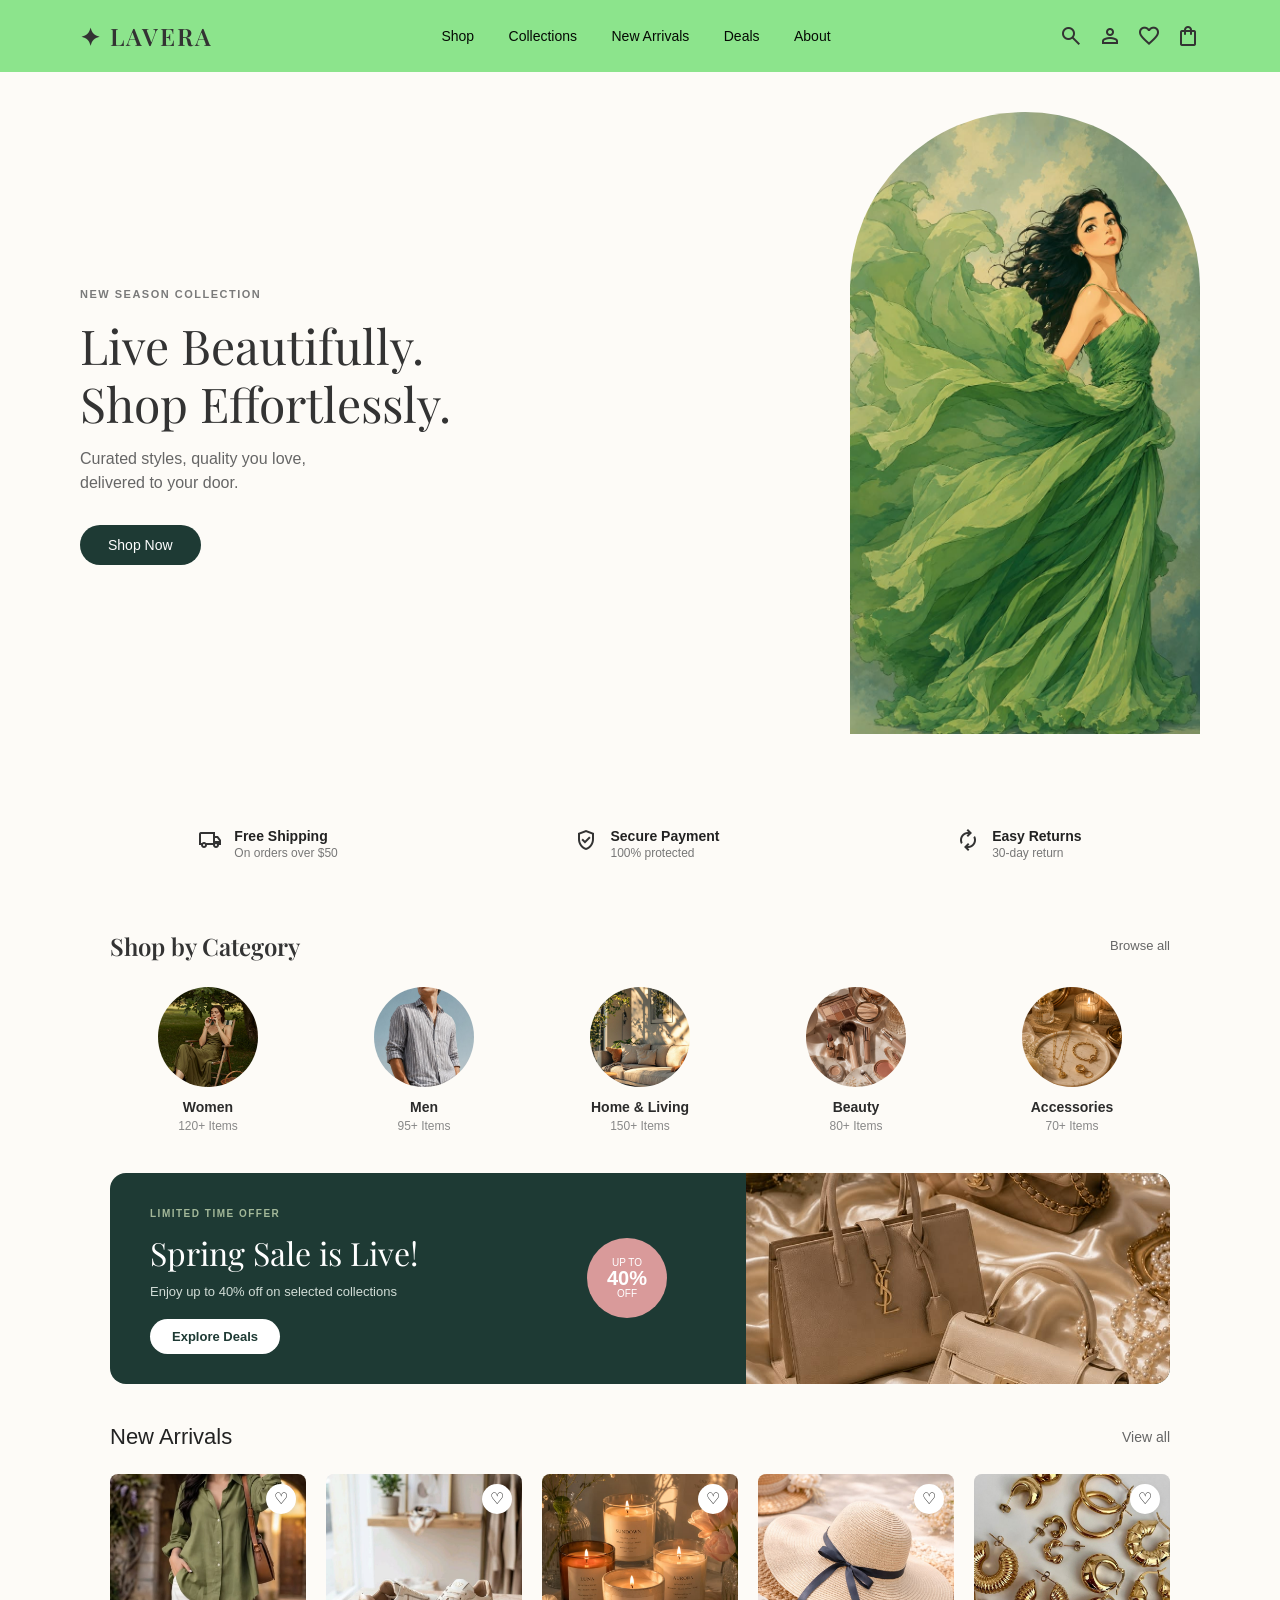
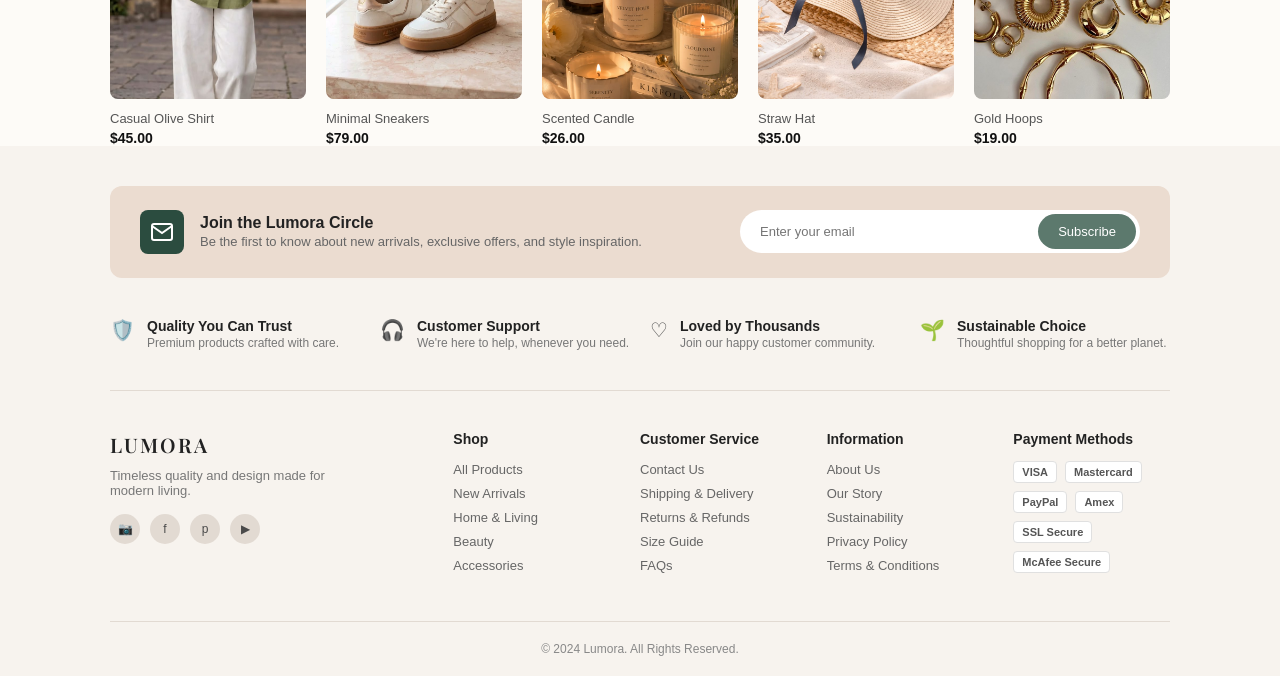
==== homepage.html @ c217e82c "homepage changes" ====
<!DOCTYPE html>
<html lang="en">
<head>
    <meta charset="UTF-8">
    <meta name="viewport" content="width=device-width, initial-scale=1.0">
    <title>LUMORA | Live Beautifully. Shop Effortlessly.</title>
    
    <!-- Google Fonts & Material Symbols -->
    <link rel="preconnect" href="https://fonts.googleapis.com">
    <link rel="preconnect" href="https://fonts.gstatic.com" crossorigin>
    <link href="https://fonts.googleapis.com/css2?family=Playfair+Display:ital,wght@0,400;0,600;1,400&family=Plus+Jakarta+Sans:wght@300;400;500;600&display=swap" rel="stylesheet">
    <link rel="stylesheet" href="https://fonts.googleapis.com/css2?family=Material+Symbols+Outlined:opsz,wght,FILL,GRAD@24,400,0,0" />
    
    <link rel="stylesheet" href="homepage.css">
</head>
<body>

    <!-- Header Navigation -->
    <header class="header">
        <div class="logo">
            <span class="sparkle">✦</span> LAVERA
        </div>
        <nav class="nav-links">
            <a href="#shop">Shop</a>
            <a href="#collections">Collections</a>
            <a href="#new arrivals">New Arrivals</a>
            <a href="#deals">Deals</a>
            <a href="#about">About</a>
        </nav>
        <div class="header-icons">
                    <span class="material-symbols-outlined">search</span>
                    <span class="material-symbols-outlined">person</span>
                    <span class="material-symbols-outlined">favorite</span>
                    <span class="material-symbols-outlined">shopping_bag</span>
            </div>
        </div>
    </header>

    <!-- Hero Section -->
    <section class="hero">
        <div class="hero-content">
            <span class="sub-title">NEW SEASON COLLECTION</span>
            <h1>Live Beautifully.<br>Shop Effortlessly.</h1>
            <p>Curated styles, quality you love,<br>delivered to your door.</p>
            <a href="#" class="btn-primary">Shop Now </a>
        </div>
        
        <div class="hero-image-container">
            <!-- Replace with your image link -->
            <img src="./assests/green dress.jpg" alt="Woman in green dress" class="hero-img">
            
            
        </div>
    </section>

    <!-- Features Bar -->
    <section class="features-bar">
        <div class="feature-item">
            <span class="material-symbols-outlined">local_shipping</span>
            <div>
                <h4>Free Shipping</h4>
                <p>On orders over $50</p>
            </div>
        </div>
        <div class="feature-item">
            <span class="material-symbols-outlined">verified_user</span>
            <div>
                <h4>Secure Payment</h4>
                <p>100% protected</p>
            </div>
        </div>
        <div class="feature-item">
            <span class="material-symbols-outlined">autorenew</span>
            <div>
                <h4>Easy Returns</h4>
                <p>30-day return</p>
            </div>
        </div>
    </section>

    <!-- Category & Sale Section -->
<section class="category-sale-section">
    <!-- Shop by Category -->
    <div class="category-header">
        <h2>Shop by Category</h2>
        <a href="#" class="browse-all">Browse all </a>
    </div>

    <div class="category-grid">
        <div class="category-card">
            <div class="category-img-box">
                <img src="./assests/women.jpg" alt="Women">
                <a href="products.html"></a>

            </div>
            <h3>Women</h3>
            <p>120+ Items</p>
        </div>

        <div class="category-card">
            <div class="category-img-box">
                <img src="./assests/men.jpg" alt="Men">
            </div>
            <h3>Men</h3>
            <p>95+ Items</p>
        </div>

        <div class="category-card">
            <div class="category-img-box">
                <img src="./assests/home.jpg" alt="Home & Living">
            </div>
            <h3>Home & Living</h3>
            <p>150+ Items</p>
        </div>

        <div class="category-card">
            <div class="category-img-box">
                <img src="./assests/beauty.jpg" alt="Beauty">
            </div>
            <h3>Beauty</h3>
            <p>80+ Items</p>
        </div>

        <div class="category-card">
            <div class="category-img-box">
                <img src="./assests/jewellery.jpg" alt="Accessories">
            </div>
            <h3>Accessories</h3>
            <p>70+ Items</p>
        </div>
    </div>

    <!-- Promotional Sale Banner -->
    <div class="promo-banner">
        <div class="promo-text">
            <span class="promo-tag">LIMITED TIME OFFER</span>
            <h2>Spring Sale is Live!</h2>
            <p>Enjoy up to 40% off on selected collections</p>
            <a href="#" class="btn-banner">Explore Deals </a>
        </div>
        
        <div class="promo-badge">
            <span>UP TO</span>
            <strong>40%</strong>
            <span>OFF</span>
        </div>

        <div class="promo-image">
            <img src="./assests/bag.jpg" alt="Spring Sale Products">
        </div>
    </div>
</section>

<section class="new-arrivals">
  <div class="container">
    <div class="section-header">
      <h2>New Arrivals</h2>
      <a href="#" class="view-all">View all </a>
    </div>

    <div class="products-grid">
      <!-- Product 1 -->
      <div class="product-card">
        <div class="image-wrapper">
          <button class="wishlist-btn" aria-label="Add to Wishlist">&#9825;</button>
          <img src="./assests/olive shirt.jpg" alt="Casual Olive Shirt">
        </div>
        <h3 class="product-title">Casual Olive Shirt</h3>
        <p class="product-price">$45.00</p>
      </div>

      <!-- Product 2 -->
      <div class="product-card">
        <div class="image-wrapper">
          <button class="wishlist-btn" aria-label="Add to Wishlist">&#9825;</button>
          <img src="./assests/sneakers.jpg" alt="Minimal Sneakers">
        </div>
        <h3 class="product-title">Minimal Sneakers</h3>
        <p class="product-price">$79.00</p>
      </div>

      <!-- Product 3 -->
      <div class="product-card">
        <div class="image-wrapper">
          <button class="wishlist-btn" aria-label="Add to Wishlist">&#9825;</button>
          <img src="./assests/candles.jpg" alt="Scented Candle">
        </div>
        <h3 class="product-title">Scented Candle</h3>
        <p class="product-price">$26.00</p>
      </div>

      <!-- Product 4 -->
      <div class="product-card">
        <div class="image-wrapper">
          <button class="wishlist-btn" aria-label="Add to Wishlist">&#9825;</button>
          <img src="./assests/hat.jpg" alt="Straw Hat">
        </div>
        <h3 class="product-title">Straw Hat</h3>
        <p class="product-price">$35.00</p>
      </div>

      <!-- Product 5 -->
      <div class="product-card">
        <div class="image-wrapper">
          <button class="wishlist-btn" aria-label="Add to Wishlist">&#9825;</button>
          <img src="./assests/hoops.jpg" alt="Gold Hoops">
        </div>
        <h3 class="product-title">Gold Hoops</h3>
        <p class="product-price">$19.00</p>
      </div>
    </div>
  </div>
</section>

<footer class="footer-section">
  <div class="container">
    
    <!-- Newsletter Card -->
    <div class="newsletter-card">
      <div class="newsletter-info">
        <div class="icon-box">
          <svg width="24" height="24" viewBox="0 0 24 24" fill="none" stroke="currentColor" stroke-width="2">
            <path d="M4 4h16c1.1 0 2 .9 2 2v12c0 1.1-.9 2-2 2H4c-1.1 0-2-.9-2-2V6c0-1.1.9-2 2-2z"></path>
            <polyline points="22,6 12,13 2,6"></polyline>
          </svg>
        </div>
        <div>
          <h3>Join the Lumora Circle</h3>
          <p>Be the first to know about new arrivals, exclusive offers, and style inspiration.</p>
        </div>
      </div>
      <form class="newsletter-form">
        <input type="email" placeholder="Enter your email" required>
        <button type="submit">Subscribe</button>
      </form>
    </div>

    <!-- Value Propositions -->
    <div class="features-grid">
      <div class="feature-item">
        <span class="feature-icon">🛡️</span>
        <div>
          <h4>Quality You Can Trust</h4>
          <p>Premium products crafted with care.</p>
        </div>
      </div>
      <div class="feature-item">
        <span class="feature-icon">🎧</span>
        <div>
          <h4>Customer Support</h4>
          <p>We're here to help, whenever you need.</p>
        </div>
      </div>
      <div class="feature-item">
        <span class="feature-icon">♡</span>
        <div>
          <h4>Loved by Thousands</h4>
          <p>Join our happy customer community.</p>
        </div>
      </div>
      <div class="feature-item">
        <span class="feature-icon">🌱</span>
        <div>
          <h4>Sustainable Choice</h4>
          <p>Thoughtful shopping for a better planet.</p>
        </div>
      </div>
    </div>

    <!-- Main Footer Links -->
    <div class="footer-links-grid">
      <div class="footer-brand">
        <h2 class="logo">LUMORA</h2>
        <p>Timeless quality and design made for modern living.</p>
        <div class="social-icons">
          <a href="#"><span>📷</span></a>
          <a href="#"><span>f</span></a>
          <a href="#"><span>p</span></a>
          <a href="#"><span>▶</span></a>
        </div>
      </div>

      <div class="footer-column">
        <h4>Shop</h4>
        <ul>
          <li><a href="#">All Products</a></li>
          <li><a href="#">New Arrivals</a></li>
          <li><a href="#">Home & Living</a></li>
          <li><a href="#">Beauty</a></li>
          <li><a href="#">Accessories</a></li>
        </ul>
      </div>

      <div class="footer-column">
        <h4>Customer Service</h4>
        <ul>
          <li><a href="#">Contact Us</a></li>
          <li><a href="#">Shipping & Delivery</a></li>
          <li><a href="#">Returns & Refunds</a></li>
          <li><a href="#">Size Guide</a></li>
          <li><a href="#">FAQs</a></li>
        </ul>
      </div>

      <div class="footer-column">
        <h4>Information</h4>
        <ul>
          <li><a href="#">About Us</a></li>
          <li><a href="#">Our Story</a></li>
          <li><a href="#">Sustainability</a></li>
          <li><a href="#">Privacy Policy</a></li>
          <li><a href="#">Terms & Conditions</a></li>
        </ul>
      </div>

      <div class="footer-column">
        <h4>Payment Methods</h4>
        <div class="payment-badges">
          <span class="badge">VISA</span>
          <span class="badge">Mastercard</span>
          <span class="badge">PayPal</span>
          <span class="badge">Amex</span>
          <span class="badge">SSL Secure</span>
          <span class="badge">McAfee Secure</span>
        </div>
      </div>
    </div>

    <div class="footer-bottom">
      <p>&copy; 2024 Lumora. All Rights Reserved.</p>
    </div>

  </div>
</footer>

</body>
</html>
---- homepage.css ----
* {
    margin: 0;
    padding: 0;
    box-sizing: border-box;
}

body {
    font-family: 'Plus Jakarta Sans', sans-serif;
    background-color: #f7f5f0;
    color: #2b2b2b;
}

/* Header Styles */
.header {
    display: flex;
    justify-content: space-between;
    align-items: center;
    padding: 20px 80px;
    background-color:rgb(140, 228, 140);
}

.logo {
    font-family: 'Playfair Display', serif;
    font-size: 24px;
    font-weight: 600;
    letter-spacing: 2px;
}

.nav-links a {
    margin: 0 15px;
    text-decoration: none;
    color: #050a04;
    font-size: 14px;
    font-weight: 500;
}

.header-icons {
    display: flex;
    gap: 15px;
    cursor: pointer;
}


/* Hero Section */
.hero {
    display: flex;
    align-items: center;
    justify-content: space-between;
    padding: 40px 80px;
    position: relative;
}

.hero-content {
    max-width: 450px;
}

.sub-title {
    font-size: 11px;
    letter-spacing: 1.5px;
    color: #7a7a7a;
    font-weight: 600;
}

.hero-content h1 {
    font-family: 'Playfair Display', serif;
    font-size: 48px;
    line-height: 1.2;
    margin: 15px 0;
    font-weight: 400;
}

.hero-content p {
    color: #666;
    margin-bottom: 30px;
    line-height: 1.5;
}

.btn-primary {
    display: inline-block;
    background-color: #1e3a34;
    color: #fff;
    padding: 12px 28px;
    border-radius: 20px;
    text-decoration: none;
    font-size: 14px;
}

/* Floating Product Card */
.hero-image-container {
    position: relative;
}

.hero-img {
    width: 350px;
    border-radius: 180px 180px 0 0;
}

.floating-card {
    position: absolute;
    bottom: 40px;
    right: -30px;
    background: #fff;
    padding: 15px;
    border-radius: 12px;
    box-shadow: 0 8px 20px rgba(0,0,0,0.06);
    width: 140px;
}

.card-title {
    font-size: 12px;
    font-weight: 600;
}

.card-price {
    font-size: 13px;
    color: #666;
    margin: 4px 0 10px 0;
}

.btn-add-cart {
    width: 100%;
    background-color: #1e3a34;
    color: #fff;
    border: none;
    padding: 8px;
    border-radius: 6px;
    font-size: 11px;
    cursor: pointer;
}

/* Features Bar */
.features-bar {
    display: flex;
    justify-content: space-around;
    padding: 30px 80px;
    margin-top: 20px;
}

.feature-item {
    display: flex;
    align-items: center;
    gap: 12px;
}

.feature-item h4 {
    font-size: 14px;
    font-weight: 600;
}

.feature-item p {
    font-size: 12px;
    color: #777;
}

/* Container Section */
.category-sale-section {
    max-width: 1100px;
    margin: 40px auto;
    padding: 0 20px;
    font-family: 'Plus Jakarta Sans', sans-serif;
}

/* Category Header */
.category-header {
    display: flex;
    justify-content: space-between;
    align-items: center;
    margin-bottom: 25px;
}

.category-header h2 {
    font-family: 'Playfair Display', serif;
    font-size: 24px;
    font-weight: 600;
}

.browse-all {
    text-decoration: none;
    color: #666;
    font-size: 13px;
}

/* Category Grid */
.category-grid {
    display: flex;
    justify-content: space-between;
    gap: 20px;
    margin-bottom: 40px;
}

.category-card {
    text-align: center;
    flex: 1;
}

.category-img-box {
    width: 100px;
    height: 100px;
    margin: 0 auto 12px;
    border-radius: 50%;
    overflow: hidden;
    background-color: #eee;
}

.category-img-box img {
    width: 100%;
    height: 100%;
    object-fit: cover;
}

.category-card h3 {
    font-size: 14px;
    font-weight: 600;
    margin-bottom: 4px;
    color: #2b2b2b;
}

.category-card p {
    font-size: 12px;
    color: #888;
}

/* Promotional Banner */
.promo-banner {
    background-color: #1e3a34;
    color: #fff;
    border-radius: 16px;
    display: flex;
    align-items: center;
    justify-content: space-between;
    padding: 30px 40px;
    position: relative;
    overflow: hidden;
}

.promo-text {
    max-width: 350px;
    z-index: 2;
}

.promo-tag {
    font-size: 10px;
    letter-spacing: 1.5px;
    color: #a3b899;
    font-weight: 600;
}

.promo-text h2 {
    font-family: 'Playfair Display', serif;
    font-size: 32px;
    margin: 10px 0;
    font-weight: 400;
}

.promo-text p {
    font-size: 13px;
    color: #d1dcd6;
    margin-bottom: 20px;
}

.btn-banner {
    display: inline-block;
    background-color: #fff;
    color: #1e3a34;
    padding: 10px 22px;
    border-radius: 20px;
    text-decoration: none;
    font-size: 13px;
    font-weight: 600;
}

/* Floating Discount Badge */
.promo-badge {
    position: absolute;
    left: 45%;
    width: 80px;
    height: 80px;
    background-color: #d99a9a;
    border-radius: 50%;
    display: flex;
    flex-direction: column;
    justify-content: center;
    align-items: center;
    color: #fff;
    font-size: 10px;
    z-index: 2;
}

.promo-badge strong {
    font-size: 20px;
    line-height: 1;
}

/* Banner Image */
.promo-image {
    width: 40%;
    height: 100%;
    position: absolute;
    right: 0;
    top: 0;
}

.promo-image img {
    width: 100%;
    height: 100%;
    object-fit: cover;
}

* {
  box-sizing: border-box;
  margin: 0;
  padding: 0;
  font-family: 'Inter', -apple-system, BlinkMacSystemFont, sans-serif;
}

body {
  background-color: #fdfbf7;
  color: #333;
}

.container {
  max-width: 1200px;
  margin: 0 auto;
  padding: 40px 20px;
}

.section-header {
  display: flex;
  justify-content: space-between;
  align-items: center;
  margin-bottom: 24px;
}

.section-header h2 {
  font-size: 22px;
  font-weight: 500;
  color: #222;
}

.view-all {
  font-size: 14px;
  color: #666;
  text-decoration: none;
  transition: color 0.2s ease;
}

.view-all:hover {
  color: #000;
}

.products-grid {
  display: grid;
  grid-template-columns: repeat(auto-fit, minmax(180px, 1fr));
  gap: 20px;
}

.product-card {
  display: flex;
  flex-direction: column;
}

.image-wrapper {
  position: relative;
  width: 100%;
  padding-top: 115%;
  background-color: #f4f0eb;
  border-radius: 8px;
  overflow: hidden;
  margin-bottom: 12px;
}

.image-wrapper img {
  position: absolute;
  top: 0;
  left: 0;
  width: 100%;
  height: 100%;
  object-fit: cover;
}

.wishlist-btn {
  position: absolute;
  top: 10px;
  right: 10px;
  width: 30px;
  height: 30px;
  border-radius: 50%;
  background: #ffffff;
  border: none;
  display: flex;
  align-items: center;
  justify-content: center;
  font-size: 16px;
  cursor: pointer;
  box-shadow: 0 2px 6px rgba(0,0,0,0.08);
  z-index: 2;
  transition: transform 0.2s ease;
}

.wishlist-btn:hover {
  transform: scale(1.1);
}

.product-title {
  font-size: 13px;
  font-weight: 400;
  color: #555;
  margin-bottom: 4px;
}

.product-price {
  font-size: 14px;
  font-weight: 600;
  color: #111;
}

* {
  box-sizing: border-box;
  margin: 0;
  padding: 0;
  font-family: 'Inter', -apple-system, BlinkMacSystemFont, sans-serif;
}

.footer-section {
  background-color: #f7f3ee;
  color: #4a4a4a;
  padding: 40px 0 20px;
  font-size: 14px;
}

.container {
  max-width: 1100px;
  margin: 0 auto;
  padding: 0 20px;
}

/* Newsletter Card */
.newsletter-card {
  background-color: #ebdcd0;
  border-radius: 12px;
  padding: 24px 30px;
  display: flex;
  justify-content: space-between;
  align-items: center;
  flex-wrap: wrap;
  gap: 20px;
  margin-bottom: 40px;
}

.newsletter-info {
  display: flex;
  align-items: center;
  gap: 16px;
}

.icon-box {
  background: #2b4c3f;
  color: #fff;
  width: 44px;
  height: 44px;
  border-radius: 8px;
  display: flex;
  align-items: center;
  justify-content: center;
}

.newsletter-info h3 {
  font-size: 16px;
  color: #222;
  margin-bottom: 2px;
}

.newsletter-info p {
  font-size: 13px;
  color: #666;
}

.newsletter-form {
  display: flex;
  background: #fff;
  border-radius: 25px;
  padding: 4px;
  width: 100%;
  max-width: 400px;
}

.newsletter-form input {
  border: none;
  outline: none;
  padding: 10px 16px;
  border-radius: 25px;
  flex: 1;
  font-size: 13px;
}

.newsletter-form button {
  background-color: #5c796d;
  color: #fff;
  border: none;
  padding: 10px 20px;
  border-radius: 20px;
  cursor: pointer;
  font-size: 13px;
  transition: 2s;
}

.newsletter-form button:hover {
  background-color: #0c110f;
}

/* Features Grid */
.features-grid {
  display: grid;
  grid-template-columns: repeat(auto-fit, minmax(200px, 1fr));
  gap: 20px;
  padding-bottom: 40px;
  border-bottom: 1px solid #e2dad2;
  margin-bottom: 40px;
}

.feature-item {
  display: flex;
  align-items: flex-start;
  gap: 12px;
}

.feature-icon {
  font-size: 20px;
}

.feature-item h4 {
  font-size: 14px;
  color: #222;
  margin-bottom: 2px;
}

.feature-item p {
  font-size: 12px;
  color: #777;
}

/* Footer Links Grid */
.footer-links-grid {
  display: grid;
  grid-template-columns: 2fr repeat(4, 1fr);
  gap: 30px;
  padding-bottom: 40px;
}

.footer-brand .logo {
  font-size: 20px;
  letter-spacing: 2px;
  color: #222;
  margin-bottom: 10px;
}

.footer-brand p {
  font-size: 13px;
  color: #777;
  margin-bottom: 16px;
  max-width: 220px;
}

.social-icons {
  display: flex;
  gap: 10px;
}

.social-icons a {
  width: 30px;
  height: 30px;
  border-radius: 50%;
  background: #e2dad2;
  display: flex;
  align-items: center;
  justify-content: center;
  text-decoration: none;
  color: #4a4a4a;
  font-size: 12px;
}

.footer-column h4 {
  font-size: 14px;
  color: #222;
  margin-bottom: 14px;
}

.footer-column ul {
  list-style: none;
}

.footer-column ul li {
  margin-bottom: 8px;
}

.footer-column ul li a {
  text-decoration: none;
  color: #666;
  font-size: 13px;
  transition: color 0.2s;
}

.footer-column ul li a:hover {
  color: #000;
}

.payment-badges {
  display: flex;
  flex-wrap: wrap;
  gap: 8px;
}

.badge {
  background: #fff;
  border: 1px solid #e0e0e0;
  padding: 4px 8px;
  border-radius: 4px;
  font-size: 11px;
  font-weight: 600;
  color: #555;
}

/* Bottom Footer */
.footer-bottom {
  text-align: center;
  padding-top: 20px;
  border-top: 1px solid #e2dad2;
  font-size: 12px;
  color: #888;
}

/* Responsive Layout */
@media (max-width: 768px) {
  .footer-links-grid {
    grid-template-columns: 1fr 1fr;
  }
}

@media (max-width: 480px) {
  .footer-links-grid {
    grid-template-columns: 1fr;
  }
}
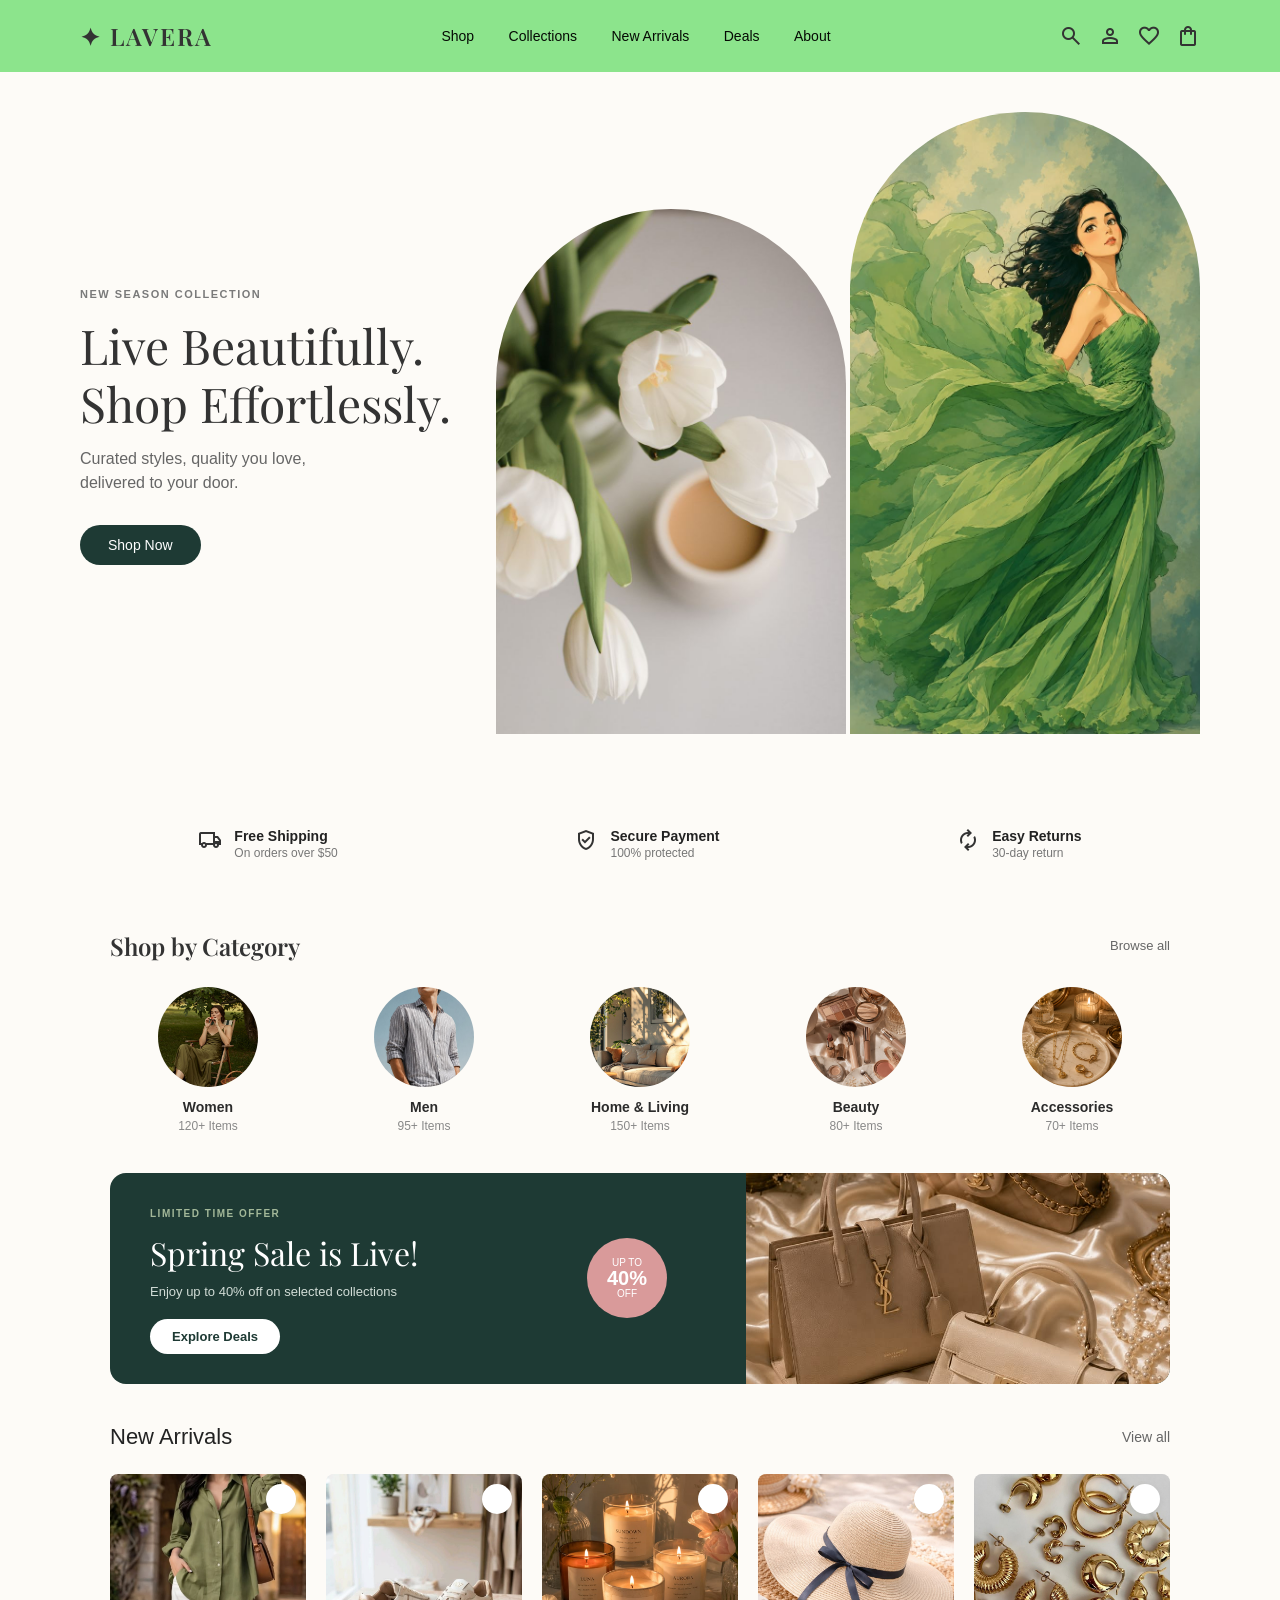
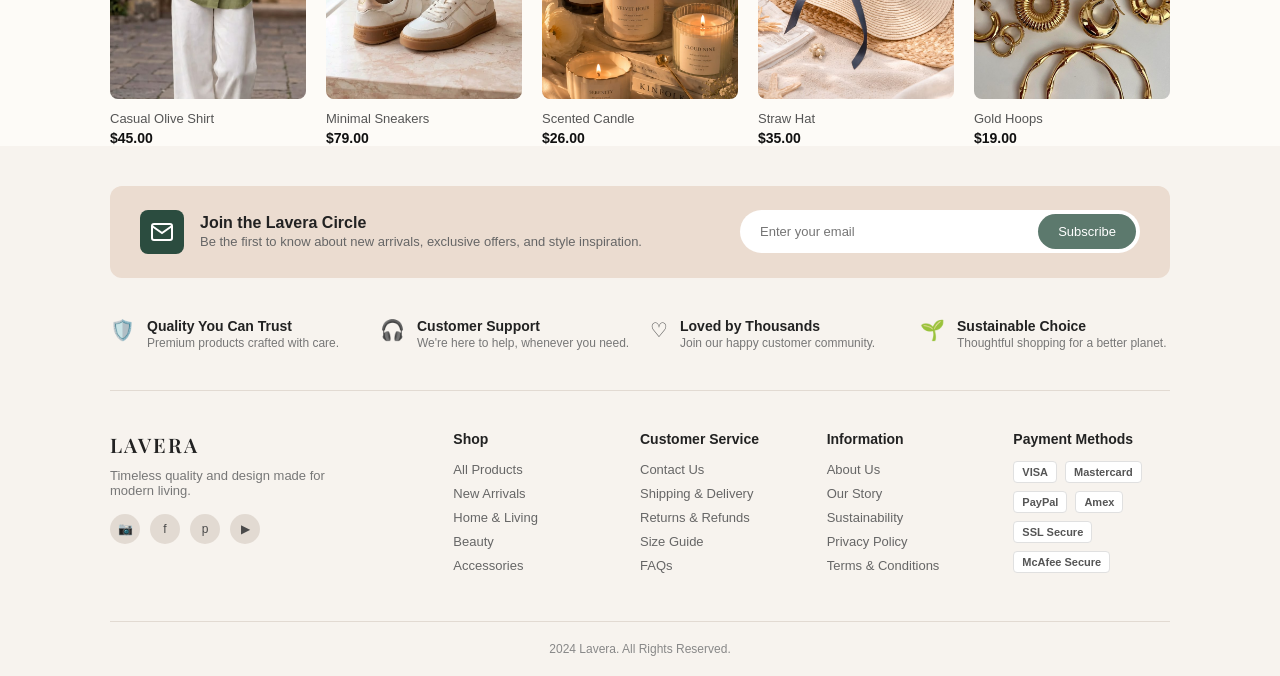
==== commit 875c8c67: "changes done" ====
--- a/homepage.html
+++ b/homepage.html
@@ -3,7 +3,7 @@
 <head>
     <meta charset="UTF-8">
     <meta name="viewport" content="width=device-width, initial-scale=1.0">
-    <title>LUMORA | Live Beautifully. Shop Effortlessly.</title>
+    <title>LAVERA | Live Beautifully. Shop Effortlessly.</title>
     
     <!-- Google Fonts & Material Symbols -->
     <link rel="preconnect" href="https://fonts.googleapis.com">
@@ -21,7 +21,7 @@
             <span class="sparkle">✦</span> LAVERA
         </div>
         <nav class="nav-links">
-            <a href="#shop">Shop</a>
+            <a href="#products.html">Shop</a>
             <a href="#collections">Collections</a>
             <a href="#new arrivals">New Arrivals</a>
             <a href="#deals">Deals</a>
@@ -47,10 +47,9 @@
         
         <div class="hero-image-container">
             <!-- Replace with your image link -->
-            <img src="./assests/green dress.jpg" alt="Woman in green dress" class="hero-img">
-            
-            
-        </div>
+            <img src="./assests/Fresh Ways to Decorate for Easter.jpg" alt="Woman in green dress" class="hero-img">
+            <img src="./assests/green dress.jpg" alt="header picture" class="hero-img">
+          </div>
     </section>
 
     <!-- Features Bar -->
@@ -89,8 +88,9 @@
     <div class="category-grid">
         <div class="category-card">
             <div class="category-img-box">
+               <a href="products.html">
                 <img src="./assests/women.jpg" alt="Women">
-                <a href="products.html"></a>
+                </a>
 
             </div>
             <h3>Women</h3>
@@ -100,6 +100,7 @@
         <div class="category-card">
             <div class="category-img-box">
                 <img src="./assests/men.jpg" alt="Men">
+                <a href="products.html"></a>
             </div>
             <h3>Men</h3>
             <p>95+ Items</p>
@@ -108,6 +109,7 @@
         <div class="category-card">
             <div class="category-img-box">
                 <img src="./assests/home.jpg" alt="Home & Living">
+                <a href="products.html"></a>
             </div>
             <h3>Home & Living</h3>
             <p>150+ Items</p>
@@ -116,6 +118,7 @@
         <div class="category-card">
             <div class="category-img-box">
                 <img src="./assests/beauty.jpg" alt="Beauty">
+                <a href="products.html"></a>
             </div>
             <h3>Beauty</h3>
             <p>80+ Items</p>
@@ -124,6 +127,7 @@
         <div class="category-card">
             <div class="category-img-box">
                 <img src="./assests/jewellery.jpg" alt="Accessories">
+                <a href="products.html"></a>
             </div>
             <h3>Accessories</h3>
             <p>70+ Items</p>
@@ -162,7 +166,7 @@
       <!-- Product 1 -->
       <div class="product-card">
         <div class="image-wrapper">
-          <button class="wishlist-btn" aria-label="Add to Wishlist">&#9825;</button>
+          <button class="wishlist-btn" aria-label="Add to Wishlist"></button>
           <img src="./assests/olive shirt.jpg" alt="Casual Olive Shirt">
         </div>
         <h3 class="product-title">Casual Olive Shirt</h3>
@@ -172,7 +176,7 @@
       <!-- Product 2 -->
       <div class="product-card">
         <div class="image-wrapper">
-          <button class="wishlist-btn" aria-label="Add to Wishlist">&#9825;</button>
+          <button class="wishlist-btn" aria-label="Add to Wishlist"></button>
           <img src="./assests/sneakers.jpg" alt="Minimal Sneakers">
         </div>
         <h3 class="product-title">Minimal Sneakers</h3>
@@ -182,7 +186,7 @@
       <!-- Product 3 -->
       <div class="product-card">
         <div class="image-wrapper">
-          <button class="wishlist-btn" aria-label="Add to Wishlist">&#9825;</button>
+          <button class="wishlist-btn" aria-label="Add to Wishlist"></button>
           <img src="./assests/candles.jpg" alt="Scented Candle">
         </div>
         <h3 class="product-title">Scented Candle</h3>
@@ -192,7 +196,7 @@
       <!-- Product 4 -->
       <div class="product-card">
         <div class="image-wrapper">
-          <button class="wishlist-btn" aria-label="Add to Wishlist">&#9825;</button>
+          <button class="wishlist-btn" aria-label="Add to Wishlist"></button>
           <img src="./assests/hat.jpg" alt="Straw Hat">
         </div>
         <h3 class="product-title">Straw Hat</h3>
@@ -202,7 +206,7 @@
       <!-- Product 5 -->
       <div class="product-card">
         <div class="image-wrapper">
-          <button class="wishlist-btn" aria-label="Add to Wishlist">&#9825;</button>
+          <button class="wishlist-btn" aria-label="Add to Wishlist"></button>
           <img src="./assests/hoops.jpg" alt="Gold Hoops">
         </div>
         <h3 class="product-title">Gold Hoops</h3>
@@ -225,7 +229,7 @@
           </svg>
         </div>
         <div>
-          <h3>Join the Lumora Circle</h3>
+          <h3>Join the Lavera Circle</h3>
           <p>Be the first to know about new arrivals, exclusive offers, and style inspiration.</p>
         </div>
       </div>
@@ -270,7 +274,7 @@
     <!-- Main Footer Links -->
     <div class="footer-links-grid">
       <div class="footer-brand">
-        <h2 class="logo">LUMORA</h2>
+        <h2 class="logo">LAVERA</h2>
         <p>Timeless quality and design made for modern living.</p>
         <div class="social-icons">
           <a href="#"><span>📷</span></a>
@@ -327,7 +331,7 @@
     </div>
 
     <div class="footer-bottom">
-      <p>&copy; 2024 Lumora. All Rights Reserved.</p>
+      <p> 2024 Lavera. All Rights Reserved.</p>
     </div>
 
   </div>
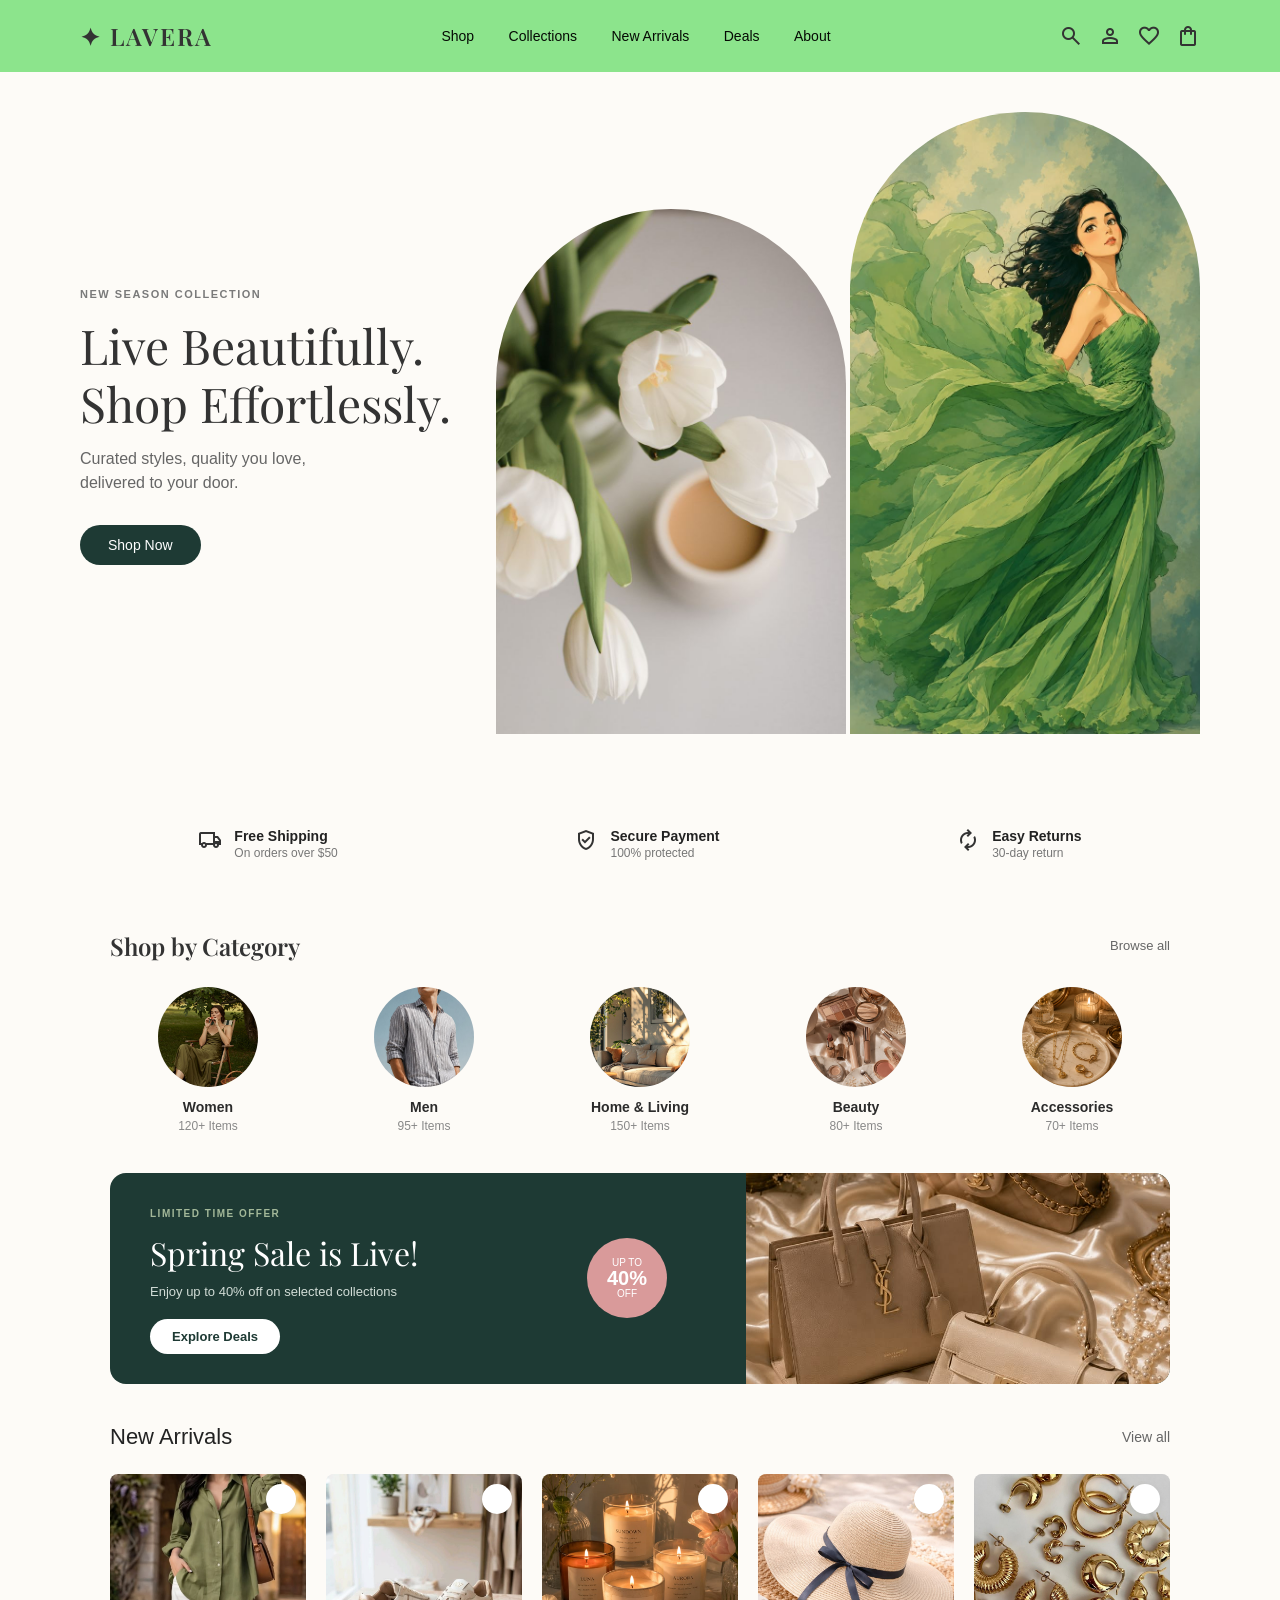
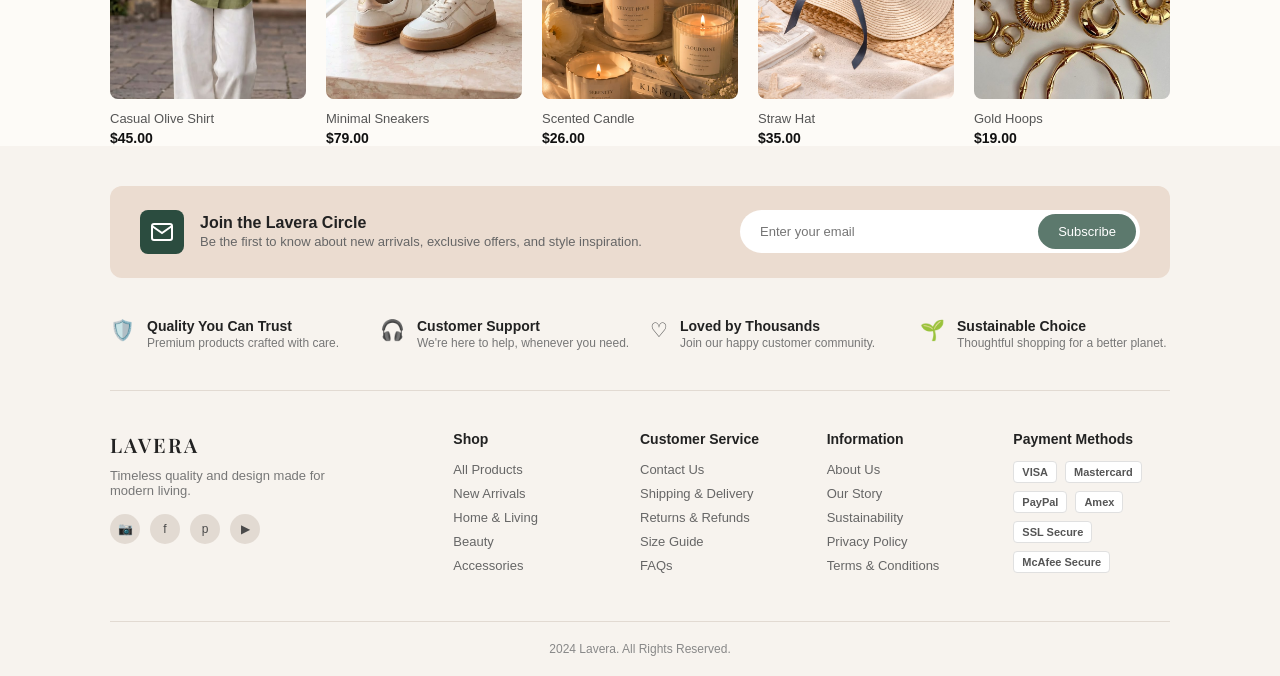
==== commit 6a2ec264: "navigation changed" ====
--- a/homepage.html
+++ b/homepage.html
@@ -21,7 +21,7 @@
             <span class="sparkle">✦</span> LAVERA
         </div>
         <nav class="nav-links">
-            <a href="#products.html">Shop</a>
+            <a href="#shop">Shop</a>
             <a href="#collections">Collections</a>
             <a href="#new arrivals">New Arrivals</a>
             <a href="#deals">Deals</a>
@@ -99,8 +99,9 @@
 
         <div class="category-card">
             <div class="category-img-box">
+              <a href="products.html">
                 <img src="./assests/men.jpg" alt="Men">
-                <a href="products.html"></a>
+              </a>
             </div>
             <h3>Men</h3>
             <p>95+ Items</p>
@@ -108,8 +109,9 @@
 
         <div class="category-card">
             <div class="category-img-box">
+              <a href="products.html">
                 <img src="./assests/home.jpg" alt="Home & Living">
-                <a href="products.html"></a>
+              </a>
             </div>
             <h3>Home & Living</h3>
             <p>150+ Items</p>
@@ -117,8 +119,9 @@
 
         <div class="category-card">
             <div class="category-img-box">
+              <a href="products.html">
                 <img src="./assests/beauty.jpg" alt="Beauty">
-                <a href="products.html"></a>
+              </a>
             </div>
             <h3>Beauty</h3>
             <p>80+ Items</p>
@@ -126,8 +129,9 @@
 
         <div class="category-card">
             <div class="category-img-box">
+              <a href="products.html">
                 <img src="./assests/jewellery.jpg" alt="Accessories">
-                <a href="products.html"></a>
+              </a>
             </div>
             <h3>Accessories</h3>
             <p>70+ Items</p>
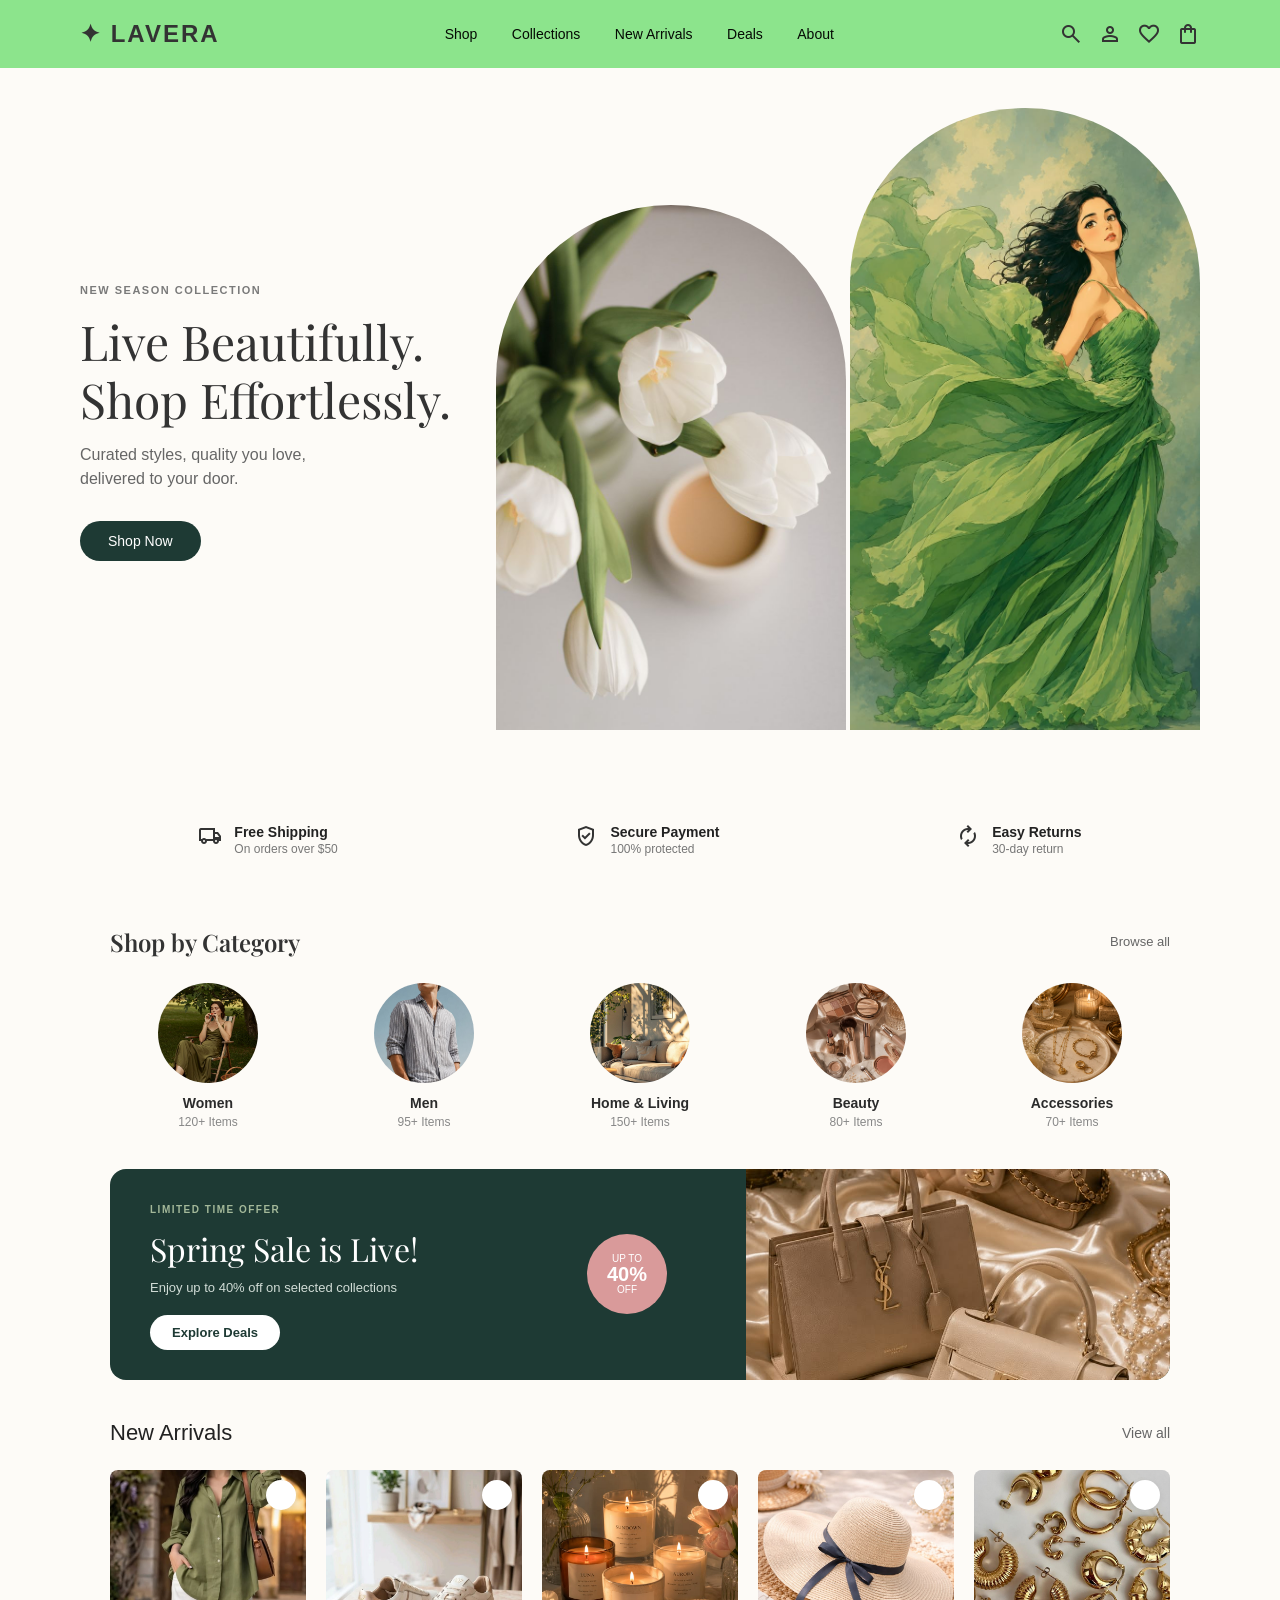
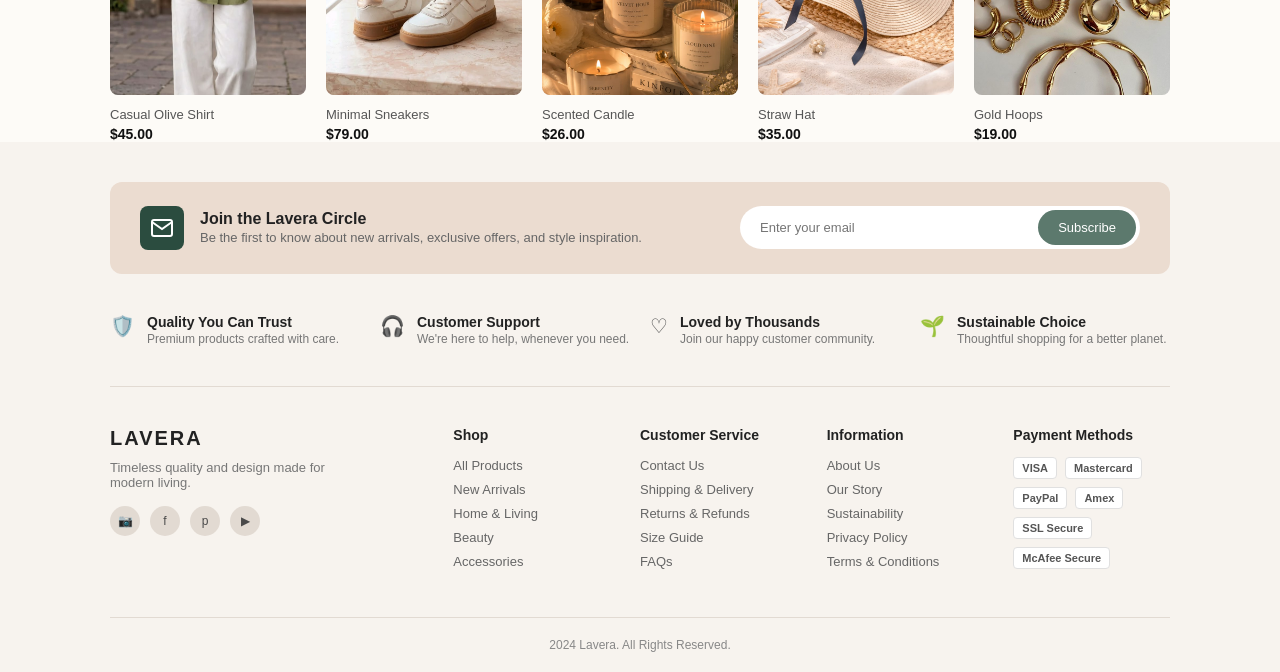
==== commit 879e6a96: "changes done" ====
--- a/homepage.html
+++ b/homepage.html
@@ -88,7 +88,7 @@
     <div class="category-grid">
         <div class="category-card">
             <div class="category-img-box">
-               <a href="products.html">
+               <a href="categories.html">
                 <img src="./assests/women.jpg" alt="Women">
                 </a>
 
@@ -99,7 +99,7 @@
 
         <div class="category-card">
             <div class="category-img-box">
-              <a href="products.html">
+              <a href="categories.html">
                 <img src="./assests/men.jpg" alt="Men">
               </a>
             </div>
@@ -109,7 +109,7 @@
 
         <div class="category-card">
             <div class="category-img-box">
-              <a href="products.html">
+              <a href="categories.html">
                 <img src="./assests/home.jpg" alt="Home & Living">
               </a>
             </div>
@@ -119,7 +119,7 @@
 
         <div class="category-card">
             <div class="category-img-box">
-              <a href="products.html">
+              <a href="categories.html">
                 <img src="./assests/beauty.jpg" alt="Beauty">
               </a>
             </div>
@@ -129,7 +129,7 @@
 
         <div class="category-card">
             <div class="category-img-box">
-              <a href="products.html">
+              <a href="categories.html">
                 <img src="./assests/jewellery.jpg" alt="Accessories">
               </a>
             </div>
--- a/homepage.css
+++ b/homepage.css
@@ -20,7 +20,7 @@
 }
 
 .logo {
-    font-family: 'Playfair Display', serif;
+    font-family: "playfair",sans-serif;
     font-size: 24px;
     font-weight: 600;
     letter-spacing: 2px;
